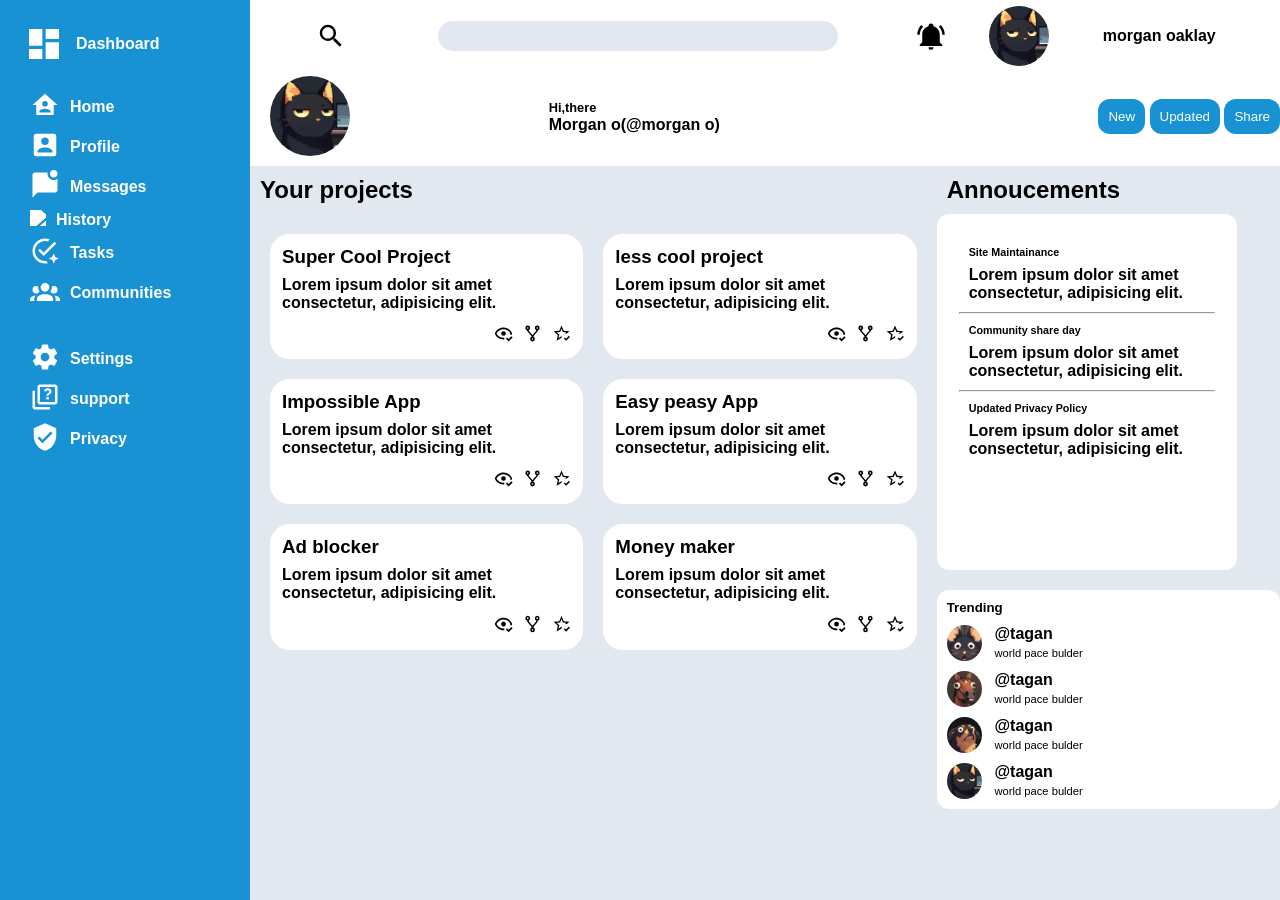
==== index.htm @ 02b4ee16 "dashboard commit" ====
<!DOCTYPE html>
<html lang="en">
<head>
    <meta charset="UTF-8">
    <meta name="viewport" content="width=device-width, initial-scale=1.0">
    <title>Dashboard</title>
    <link rel="stylesheet" href="style.css">
    <link rel="icon" href="icons_and_pics/Cat%20Cute.jpg" type="image/jpeg">
</head>
<body>
    
   

    <div class="whole">
       <div class="side_nav">
        <div class="dashboard_icon"><img src="icons_and_pics/view-dashboard.svg" alt="dashboard icon" class="icon"><div>Dashboard</div></div>
        <div class="main-side_nav">
        
        <div class="ms-child" style="gap: 10px;"><div><img src="icons_and_pics/home-account.svg" alt="home icon" class="icon"></div><div style="align-self: center;">Home</div></div>
        <div class="ms-child" style="gap: 10px;"><div><img src="icons_and_pics/account-box.svg" alt="home icon" class="icon"></div><div style="align-self: center;">Profile</div></div>
        <div class="ms-child" style="gap: 10px;"><div><img src="icons_and_pics/message-badge.svg" alt="home icon" class="icon"></div><div style="align-self: center;">Messages</div></div>
        <div class="ms-child" style="gap: 10px;"><div><img src="icons_and_pics/clock-time-eight.svg alt="home icon" class="icon"></div><div style="align-self: center;">History</div></div>
        <div class="ms-child" style="gap: 10px;"><div><img src="icons_and_pics/checkbox-marked-circle-auto-outline.svg" alt="home icon" class="icon"></div><div style="align-self: center;">Tasks</div></div>
        <div class="ms-child" style="gap: 10px;"><div><img src="icons_and_pics/account-group.svg" alt="home icon" class="icon"></div><div style="align-self: center;">Communities</div></div>
        
       
    </div>
    
    <div class="not-main-side_nav">
        <div class="ms-child" style="gap: 10px;"><div><img src="icons_and_pics/cog.svg" alt="home icon" class="icon"></div><div style="align-self: center;">Settings</div></div>
        <div class="ms-child" style="gap: 10px;"><div><img src="icons_and_pics/help-box-multiple-outline.svg" alt="home icon" class="icon"></div><div style="align-self: center;">support</div></div>
        <div class="ms-child" style="gap: 10px;"><div><img src="icons_and_pics/shield-check.svg" alt="home icon" class="icon"></div><div style="align-self: center;">Privacy</div></div>
    </div>

    </div>
    <div class="nav_and_input">
        <div class="input_and_profile">
            <div style="display: flex; justify-content: space-around; width: 60%; margin-left: 20px;">
              <img src="icons_and_pics/magnify.svg" alt="search icon" class="icon" style="margin-right: 20px; filter: brightness(0) saturate(100%); ">
              <input type="text">
            </div>
           
            <div style="display: flex; align-items: center; justify-content: space-evenly; width: 40%;">
              <img src="icons_and_pics/bell-ring.svg" alt=" notification icon" class="icon" style="filter: brightness(0) saturate(100%);">
              <div id="profile_cat"></div>
              <p style="padding: 12px;">morgan oaklay</p>
            </div>
        </div>

        <div class="name_and_btn">
          <div class="profile_img"></div>
          <div class="name" style="margin-right: 180px; align-self: center;"><span style="font-size: 0.8rem;">Hi,there</span><br>Morgan o(@morgan o)</div>
          <div class="btns">
             <button class="new">New</button>
            <button class="updated">Updated</button>
            <button class="share">Share</button>
          </div>
           
        </div>
        
    </div>
   


<div class="main-page">
  <div class="projects">
    <h2 id="your_p">Your projects</h2>
    <div class="each_project">
      <div class="project_box superCool">
        <h3>Super Cool Project</h3>
        <div class="text"><p> Lorem ipsum dolor sit amet consectetur, adipisicing elit. </p></div>
        <div class="undericon">
          <div><img src="icons_and_pics/eye-check-outline.svg" class="icon" style="filter: brightness(0) saturate(100%); width: 1.2rem; "></div>
          <div><img src="icons_and_pics/source-fork.svg" class="icon" style="filter: brightness(0) saturate(100%); width: 1.2rem;"></div>
          <div><img src="icons_and_pics/star-check-outline.svg" class="icon" style="filter: brightness(0) saturate(100%); width: 1.2rem;"></div>
        </div>
    </div>

    <div class="project_box lessCool">
    <h3>less cool project</h3>
    <div class="text"><p> Lorem ipsum dolor sit amet consectetur, adipisicing elit. </p></div>
       <div class="undericon">
          <div><img src="icons_and_pics/eye-check-outline.svg" class="icon" style="filter: brightness(0) saturate(100%); width: 1.2rem; "></div>
          <div><img src="icons_and_pics/source-fork.svg" class="icon" style="filter: brightness(0) saturate(100%); width: 1.2rem;"></div>
          <div><img src="icons_and_pics/star-check-outline.svg" class="icon" style="filter: brightness(0) saturate(100%); width: 1.2rem;"></div>
        </div>
    
   
</div>

  <div class="project_box impossible">
    <h3>Impossible App</h3>
    <div class="text"><p> Lorem ipsum dolor sit amet consectetur, adipisicing elit. </p></div>
       <div class="undericon">
          <div><img src="icons_and_pics/eye-check-outline.svg" class="icon" style="filter: brightness(0) saturate(100%); width: 1.2rem; "></div>
          <div><img src="icons_and_pics/source-fork.svg" class="icon" style="filter: brightness(0) saturate(100%); width: 1.2rem;"></div>
          <div><img src="icons_and_pics/star-check-outline.svg" class="icon" style="filter: brightness(0) saturate(100%); width: 1.2rem;"></div>
        </div>
  </div>
  
  <div class="project_box easy">
    <h3>Easy peasy App</h3>
   <div class="text"><p> Lorem ipsum dolor sit amet consectetur, adipisicing elit. </p></div>
     <div class="undericon">
          <div><img src="icons_and_pics/eye-check-outline.svg" class="icon" style="filter: brightness(0) saturate(100%); width: 1.2rem; "></div>
          <div><img src="icons_and_pics/source-fork.svg" class="icon" style="filter: brightness(0) saturate(100%); width: 1.2rem;"></div>
          <div><img src="icons_and_pics/star-check-outline.svg" class="icon" style="filter: brightness(0) saturate(100%); width: 1.2rem;"></div>
        </div>
  </div>

  <div class="project_box blocker">
    <h3>Ad blocker</h3>
   <div class="text"><p> Lorem ipsum dolor sit amet consectetur, adipisicing elit. </p></div>
      <div class="undericon">
          <div><img src="icons_and_pics/eye-check-outline.svg" class="icon" style="filter: brightness(0) saturate(100%); width: 1.2rem; "></div>
          <div><img src="icons_and_pics/source-fork.svg" class="icon" style="filter: brightness(0) saturate(100%); width: 1.2rem;"></div>
          <div><img src="icons_and_pics/star-check-outline.svg" class="icon" style="filter: brightness(0) saturate(100%); width: 1.2rem;"></div>
        </div>
  </div>

  <div class="project_box money">
    <h3>Money maker</h3>
  <div class="text"><p> Lorem ipsum dolor sit amet consectetur, adipisicing elit. </p></div>
     <div class="undericon">
          <div><img src="icons_and_pics/eye-check-outline.svg" class="icon" style="filter: brightness(0) saturate(100%); width: 1.2rem; "></div>
          <div><img src="icons_and_pics/source-fork.svg" class="icon" style="filter: brightness(0) saturate(100%); width: 1.2rem;"></div>
          <div><img src="icons_and_pics/star-check-outline.svg" class="icon" style="filter: brightness(0) saturate(100%); width: 1.2rem;"></div>
        </div>
  </div>
    </div>
    
    
</div>
  

<div class="announcements_and_trending">
   <h2 id="ann">Annoucements</h2>
  <div class="annoucements">
   
     <div class="site_maintainance">
          <h6>Site Maintainance</h6>
   <div class="text"><p> Lorem ipsum dolor sit amet consectetur, adipisicing elit. </p></div>

    </div>
    <hr>
    <div class="CSD">
        <h6>Community share day</h6>
       <div class="text"><p> Lorem ipsum dolor sit amet consectetur, adipisicing elit. </p></div>
    </div>
    <hr>
    
    <div class="upp">
        <h6>Updated Privacy Policy</h6>
       <div class="text"><p> Lorem ipsum dolor sit amet consectetur, adipisicing elit. </p></div> 
    </div>

  </div>
  <div class="trending">
    <h5>Trending</h5>
    <div class="trending_Child" >
      <div id="t_img1"></div>
       <div>@tagan <br><span style="font-size: 0.7rem; font-weight: 100;">world pace bulder</span></div>

    </div>
    <div class="trending_Child">
      <div id ="t_img2"></div>
      <div>@tagan <br><span style="font-size: 0.7rem; font-weight: 100;">world pace bulder</span></div>

    </div>
    <div class="trending_Child">
      <div id ="t_img3"></div>
       <div>@tagan <br><span style="font-size: 0.7rem; font-weight: 100;">world pace bulder</span></div>


    </div>
    <div class="trending_Child">
      <div id ="t_img4"></div>
       <div>@tagan <br><span style="font-size: 0.7rem; font-weight: 100;">world pace bulder</span></div>


    </div>
    

  </div>

   
    </div>
</div>
    </div>
</body>
</html>
</html>
---- style.css ----
*{
    padding: 0;
    margin: 0;
    box-sizing: border-box;
}

:root{
    --roboto-font: 'Roboto', sans-serif;
    --white_color: rgb(255, 255, 255);
    --blue_color:#1992D4;
    --ice-blue: #E2E8F0;
    --font-weight:600;
}

body {
    font-family: var(--roboto-font);
    font-weight: var(--font-weight);
}

.whole{
    display: grid;
    grid-template-columns: 250px 1fr ;
    grid-template-rows: auto 1fr ;
    min-height: 100vh;
    background-color: var(--ice-blue);
    font-size: 1em;
}

.side_nav{
    background-color: var(--blue_color);
    color: var(--white_color);
    font-family: var(--roboto-font);
    grid-column: 1/2;
    grid-row: 1/3;
    display: flex;
    flex-direction: column;
    padding: 24px;
    gap: 20px;
    
}



.ms-child,.nms-child{
    margin: 6px;
    display: flex;
}

.nav_and_input{
    grid-column:2/3;
    grid-row: 1/2;
    padding-bottom: 10px;
}

.input_and_profile{
    display: flex;
    justify-content: space-around;
}

.projects{
    background:var(--ice-blue);
    grid-column: 1;
}

.each_project{
    display: grid;
    grid-template-columns: repeat(2,1fr);
    background-color: var(--ice-blue);
    gap: 20px;
    padding: 20px;
  
}

input{
    width:400px ;
    background: var(--ice-blue);
    border: none;
    border-radius: 20px;
    height: 30px;
    align-self: center;
    outline: none;
    padding: 15px;
    
    
  
}

button{
  background-color: var(--blue_color);
  color: var(--white_color);
  font-family: var(--roboto-font);
  border-radius: 12px;
  padding: 10px;
  border: none;
}



#your_p{
    padding:10px;
}

.project_box{
    background-color: var(--white_color);
    border: 2px solid white;
    padding: 10px;
    border-radius: 20px;
    display: flex;
    flex-direction: column;
}

.site_maintainance,.CSD,.upp,#ann{
    padding: 10px;
}

.annoucements{ 
    background-color: var(--white_color);
    border: 2px solid white;
    padding: 20px;
    padding-bottom: 100px;
    border-radius: 12px;
    display: block;
    margin-bottom: 20px;
    width: 300px;
}

.announcements_and_trending{
    background-color: var(--ice-blue);
  
    grid-column: 2;
}

.trending{
    background-color: var(--white_color);
    grid-row: 2/3;
    border-radius: 12px;
    padding: 10px;
    display: block;
}

.nav_and_input{
    background-color: var(--white_color);
    border-bottom: rgb(179, 177, 176);
}

.input_and_profile{
    margin:6px 10px 10px 10px;
    display: flex;
    justify-content: space-between;
}

.text{
    margin-top: 8px;
}

.icon{
    width: 1rem;
}

#profile_cat{
    width: 60px;
    aspect-ratio: 1/1;
    flex-shrink: 0;
    flex-grow: 0;
    overflow: hidden;
    background:url(icons_and_pics/Cat\ Cute.jpg);
    background-repeat: no-repeat;
    background-position:center;
    background-size: cover;
    border-radius: 50%;
}

.main-page{
   display: grid;
   grid-template-columns: 2fr 1fr;
   height: 100%;
   grid-column: 2/3;
   grid-row: 2/3;
}
.icon{
    filter: brightness(0) invert(1);
    width: 30px;
    

}
.dashboard_icon{
    display: flex;
    gap: 12px;
}
.dashboard_icon > img{
    width: 40px;

}
.dashboard_icon > div{
    align-self: center;
}
.profile_img{
    width: 80px;
    aspect-ratio: 1/1;
    flex-shrink: 0;
    flex-grow: 0;
    overflow: hidden;
    background:url(icons_and_pics/Cat\ Cute.jpg);
    background-repeat: no-repeat;
    background-position:center;
    background-size: cover;
    border-radius: 50%;
   margin-left: 20px;
   
   

}
.name_and_btn{
    display: flex;
    justify-content: space-between;
}
.btns{
    align-self: center;
}
#t_img1{
   width: 35px;
    aspect-ratio: 1/1;
    flex-shrink: 0;
    flex-grow: 0;
    overflow: hidden;
    background:url(icons_and_pics/mice.jpg);
    background-repeat: no-repeat;
    background-position:center;
    background-size: cover;
    border-radius: 50%;
   
    
}
#t_img2{
    width: 35px;
    aspect-ratio: 1/1;
    flex-shrink: 0;
    flex-grow: 0;
    overflow: hidden;
    background:url(icons_and_pics/horse.jpg);
    background-repeat: no-repeat;
    background-position:center;
    background-size: cover;
    border-radius: 50%;

}
#t_img3{
    width: 35px;
    aspect-ratio: 1/1;
    flex-shrink: 0;
    flex-grow: 0;
    overflow: hidden;
    background:url(icons_and_pics/dog.jpg);
    background-repeat: no-repeat;
    background-position:center;
    background-size: cover;
    border-radius: 50%;

}
#t_img4{
width: 35px;
    aspect-ratio: 1/1;
    flex-shrink: 0;
    flex-grow: 0;
    overflow: hidden;
    background:url(icons_and_pics/Cat\ Cute.jpg);
    background-repeat: no-repeat;
    background-position:center;
    background-size: cover;
    border-radius: 50%;
}
.trending{
    display: flex;
    flex-direction: column;
    gap: 10px;
}
.trending_Child{
    display: flex;
    gap:0.8rem;

}
.undericon{
  
   display: flex;
   gap: 10px;
   margin-top: 12px;

   align-self: flex-end;
}
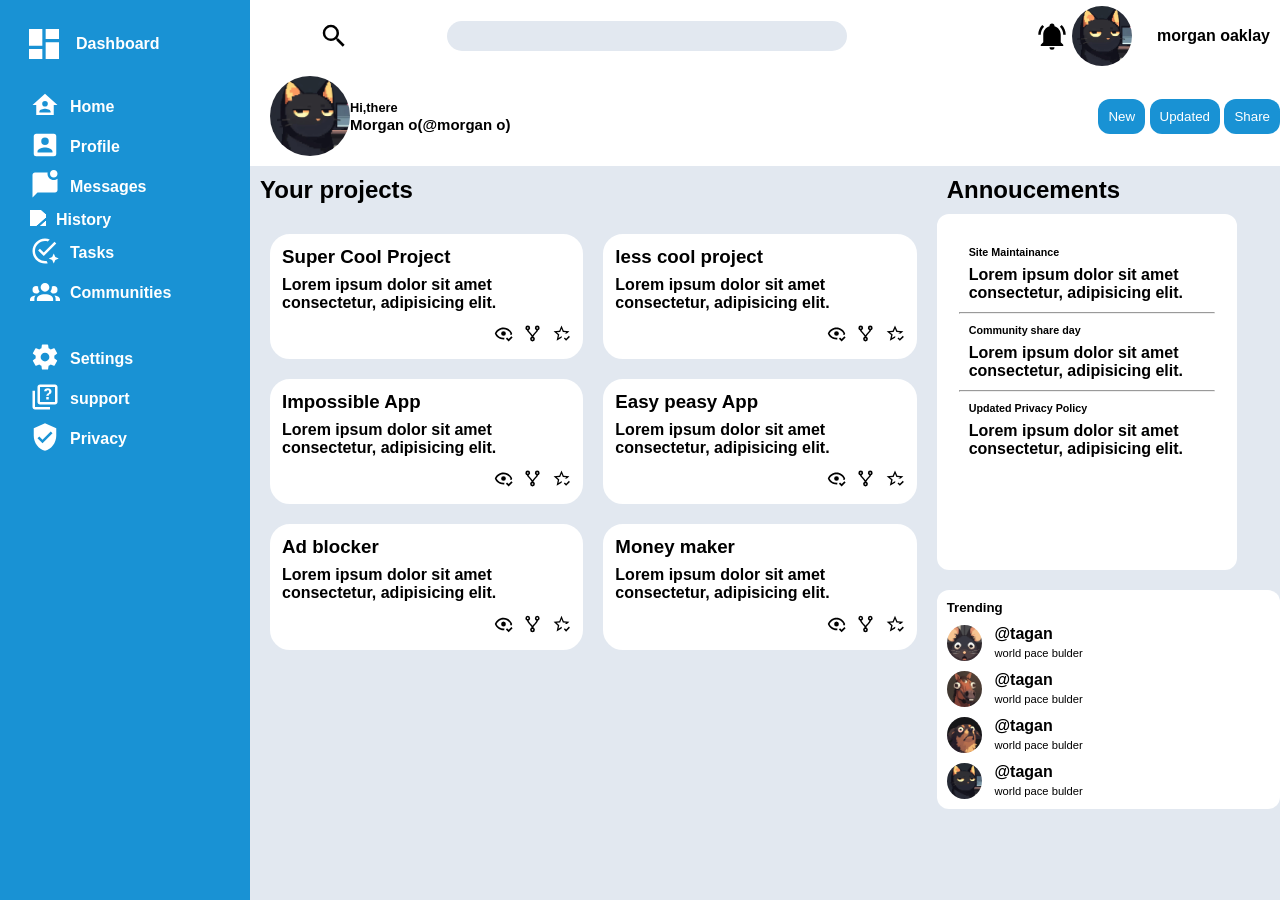
==== commit eddd2325: "Refactor profile section layout and styles Updated profile section styles and structure." ====
--- a/index.htm
+++ b/index.htm
@@ -40,16 +40,17 @@
               <input type="text">
             </div>
            
-            <div style="display: flex; align-items: center; justify-content: space-evenly; width: 40%;">
+            <div style="display: flex; align-items: center; justify-content: space-evenly; gap: 5px; ">
               <img src="icons_and_pics/bell-ring.svg" alt=" notification icon" class="icon" style="filter: brightness(0) saturate(100%);">
-              <div id="profile_cat"></div>
-              <p style="padding: 12px;">morgan oaklay</p>
+              <div id="profile_cat" style="margin-right: 20px;"></div>
+              
+              <div id="first_name" style="margin-right: auto;"><p style="font-weight: 700;">morgan oaklay</p></div>
             </div>
         </div>
 
         <div class="name_and_btn">
-          <div class="profile_img"></div>
-          <div class="name" style="margin-right: 180px; align-self: center;"><span style="font-size: 0.8rem;">Hi,there</span><br>Morgan o(@morgan o)</div>
+          <div class="profile_img" ></div>
+          <div class="name" style="margin-right: auto; align-self: center;"><span style="font-size: 0.8rem; font-weight:650;">Hi,there</span><br> <span style="font-size: 15px; font-weight: 750;">Morgan o(@morgan o)</span></div>
           <div class="btns">
              <button class="new">New</button>
             <button class="updated">Updated</button>
@@ -189,4 +190,4 @@
     </div>
 </body>
 </html>
-</html>+</html>
